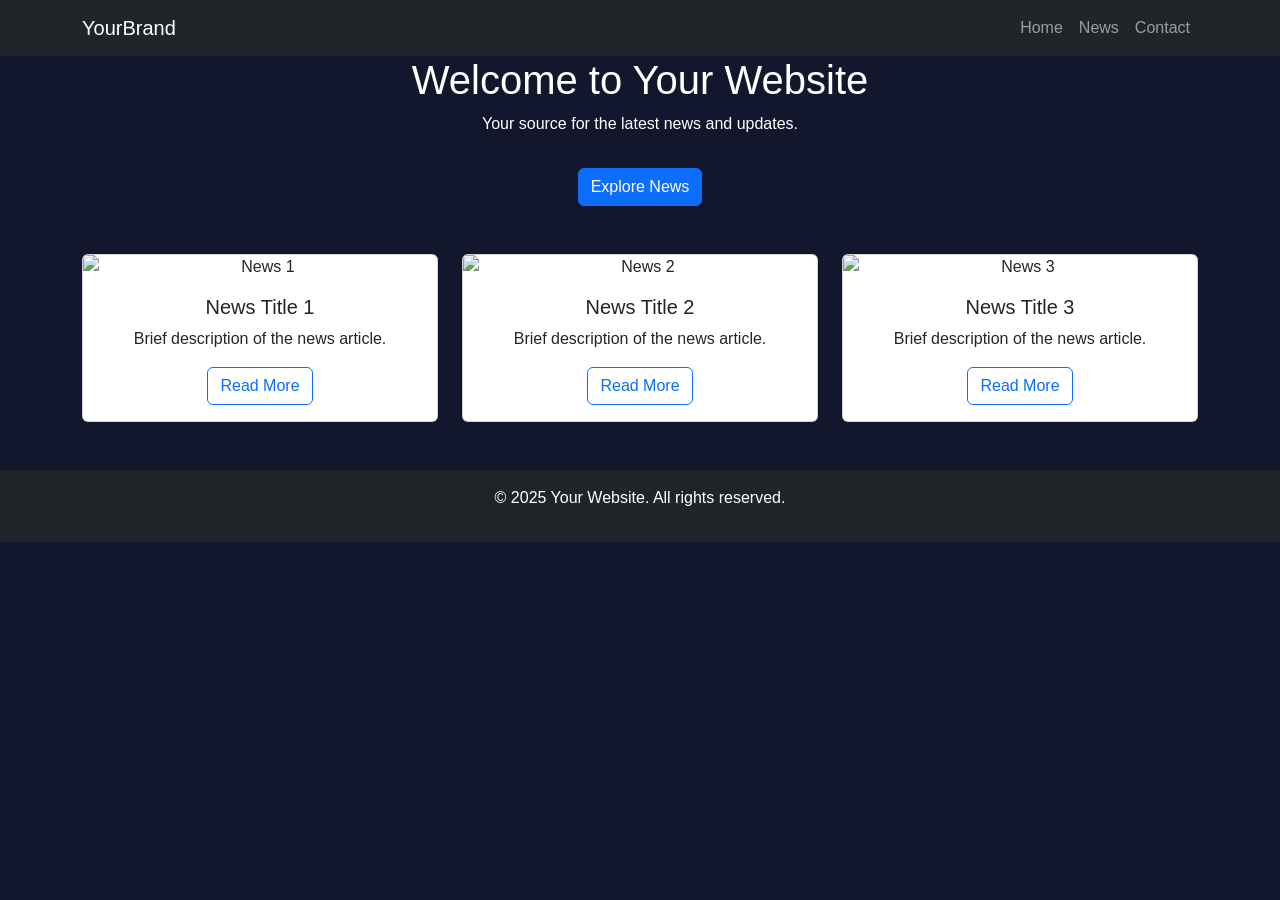
==== Tester1.html @ 738a0f18 "Add files via upload" ====
<!DOCTYPE html>
<html lang="en">
<head>
    <meta charset="UTF-8">
    <meta name="viewport" content="width=device-width, initial-scale=1.0">
    <title>Your Website</title>
    <link href="https://cdn.jsdelivr.net/npm/bootstrap@5.3.0-alpha1/dist/css/bootstrap.min.css" rel="stylesheet">
    <link rel="stylesheet" href="styles.css">
</head>
<body>
    <!-- Navigation Bar -->
    <nav class="navbar navbar-expand-lg navbar-dark bg-dark">
        <div class="container">
            <a class="navbar-brand" href="#">YourBrand</a>
            <button class="navbar-toggler" type="button" data-bs-toggle="collapse" data-bs-target="#navbarNav" aria-controls="navbarNav" aria-expanded="false" aria-label="Toggle navigation">
                <span class="navbar-toggler-icon"></span>
            </button>
            <div class="collapse navbar-collapse" id="navbarNav">
                <ul class="navbar-nav ms-auto">
                    <li class="nav-item"><a class="nav-link" href="#">Home</a></li>
                    <li class="nav-item"><a class="nav-link" href="#">News</a></li>
                    <li class="nav-item"><a class="nav-link" href="#">Contact</a></li>
                </ul>
            </div>
        </div>
    </nav>
    
    <!-- Hero Section -->
    <header class="hero-section text-white text-center d-flex align-items-center justify-content-center">
        <div class="container">
            <h1>Welcome to Your Website</h1>
            <p>Your source for the latest news and updates.</p>
            <a href="#news" class="btn btn-primary mt-3">Explore News</a>
        </div>
    </header>
    
    <!-- News Section -->
    <section id="news" class="container my-5">
        <div class="row">
            <div class="col-md-4">
                <div class="card">
                    <img src="news1.jpg" class="card-img-top" alt="News 1">
                    <div class="card-body">
                        <h5 class="card-title">News Title 1</h5>
                        <p class="card-text">Brief description of the news article.</p>
                        <a href="#" class="btn btn-outline-primary">Read More</a>
                    </div>
                </div>
            </div>
            <div class="col-md-4">
                <div class="card">
                    <img src="news2.jpg" class="card-img-top" alt="News 2">
                    <div class="card-body">
                        <h5 class="card-title">News Title 2</h5>
                        <p class="card-text">Brief description of the news article.</p>
                        <a href="#" class="btn btn-outline-primary">Read More</a>
                    </div>
                </div>
            </div>
            <div class="col-md-4">
                <div class="card">
                    <img src="news3.jpg" class="card-img-top" alt="News 3">
                    <div class="card-body">
                        <h5 class="card-title">News Title 3</h5>
                        <p class="card-text">Brief description of the news article.</p>
                        <a href="#" class="btn btn-outline-primary">Read More</a>
                    </div>
                </div>
            </div>
        </div>
    </section>
    
    <!-- Footer -->
    <footer class="bg-dark text-white text-center py-3">
        <p>&copy; 2025 Your Website. All rights reserved.</p>
    </footer>
    
    <script src="https://cdn.jsdelivr.net/npm/bootstrap@5.3.0-alpha1/dist/js/bootstrap.bundle.min.js"></script>
</body>
</html>
---- styles.css ----
body {
    margin: 0;
    font-family: Arial, sans-serif;
    background-color: #12172E;
    color: white;
    text-align: center;
}

.top-bar {
    background-color: white;
    padding: 10px 20px;
    display: flex;
    justify-content: flex-end;
    align-items: center;
    position: relative;
}

.top-bar a {
    text-decoration: none;
    color: black;
    font-weight: bold;
    padding: 8px 12px;
    border-radius: 5px;
    transition: background-color 0.3s ease;
}

.top-bar a:hover {
    background-color: lightgray;
}

.top-bar .sign-in {
    background-color: gray;
    color: black;
}

.top-bar .register {
    background-color: black;
    color: white;
}

.menu-icon {
    display: none;
    cursor: pointer;
    font-size: 24px;
    color: black;
}

.menu {
    display: flex;
    gap: 15px;
}

@media screen and (max-width: 768px) {
    .menu {
        display: none;
        flex-direction: column;
        position: absolute;
        top: 50px;
        right: 10px;
        background-color: white;
        padding: 10px;
        border-radius: 5px;
        box-shadow: 0px 0px 10px rgba(0, 0, 0, 0.1);
        align-items: flex-end;
    }

    .menu a {
        display: block;
        color: black;
        padding: 10px;
        text-align: right;
    }

    .menu-icon {
        display: block;
        margin-left: auto;
    }
}

.header {
    background-color: #1A1F3D;
    padding: 20px;
}

.header h1 {
    margin: 0;
    font-size: 81px;
}

.header p {
    font-style: italic;
}

.header .buttons {
    margin-top: 10px;
}

.header .buttons button {
    padding: 10px 20px;
    font-size: 16px;
    border: none;
    cursor: pointer;
    margin: 5px;
}

.header .rent {
    background-color: white;
    color: black;
}

.header .buy {
    background-color: black;
    color: white;
}

.main-banner {
    width: 100%;
    max-height: 500px;
}

.player-packs-section {
    background-color: #0C1130;
    padding: 20px;
}

.player-packs-section h2 {
    font-size: 24px;
    font-weight: bold;
    color: #FFD700;
    text-transform: uppercase;
}

.player-packs {
    display: flex;
    justify-content: center;
    gap: 40px;
    flex-wrap: wrap;
    padding: 20px;
}

.player-packs button {
    background-color: #33FF57;
    border: none;
    padding: 15px 30px;
    font-size: 20px;
    border-radius: 50px;
    cursor: pointer;
}

.news-section {
    display: flex;
    flex-direction: column;
    align-items: center;
    padding: 20px;
    max-width: 1000px;
    margin: auto;
}

.news-title {
    font-size: 28px;
    font-weight: bold;
    color: #FFD700;
    margin-bottom: 20px;
    text-align: center;
}

.news-container {
    display: flex;
    justify-content: center;
    gap: 20px;
    flex-wrap: wrap;
}

.news-card {
    background-color: #0026FF;
    padding: 15px;
    border-radius: 10px;
    text-align: left;
    width: calc(25% - 20px); /* Ensures four cards fit per row */
    min-width: 200px; /* Prevents cards from shrinking too much */
    max-width: 230px;
    flex: 1;
}

.news-card img {
    width: 100%;
    border-radius: 10px;
}

.news-card h3 {
    margin: 10px 0 5px 0;
    font-size: 18px;
    color: #FFD700;
}

.news-card p {
    font-size: 14px;
    margin-top: 5px;
}

@media screen and (max-width: 1024px) {
    .news-card {
        width: calc(33.333% - 20px);
    }
}

@media screen and (max-width: 768px) {
    .news-card {
        width: calc(50% - 20px);
    }
}

@media screen and (max-width: 480px) {
    .news-card {
        width: 100%;
    }
}
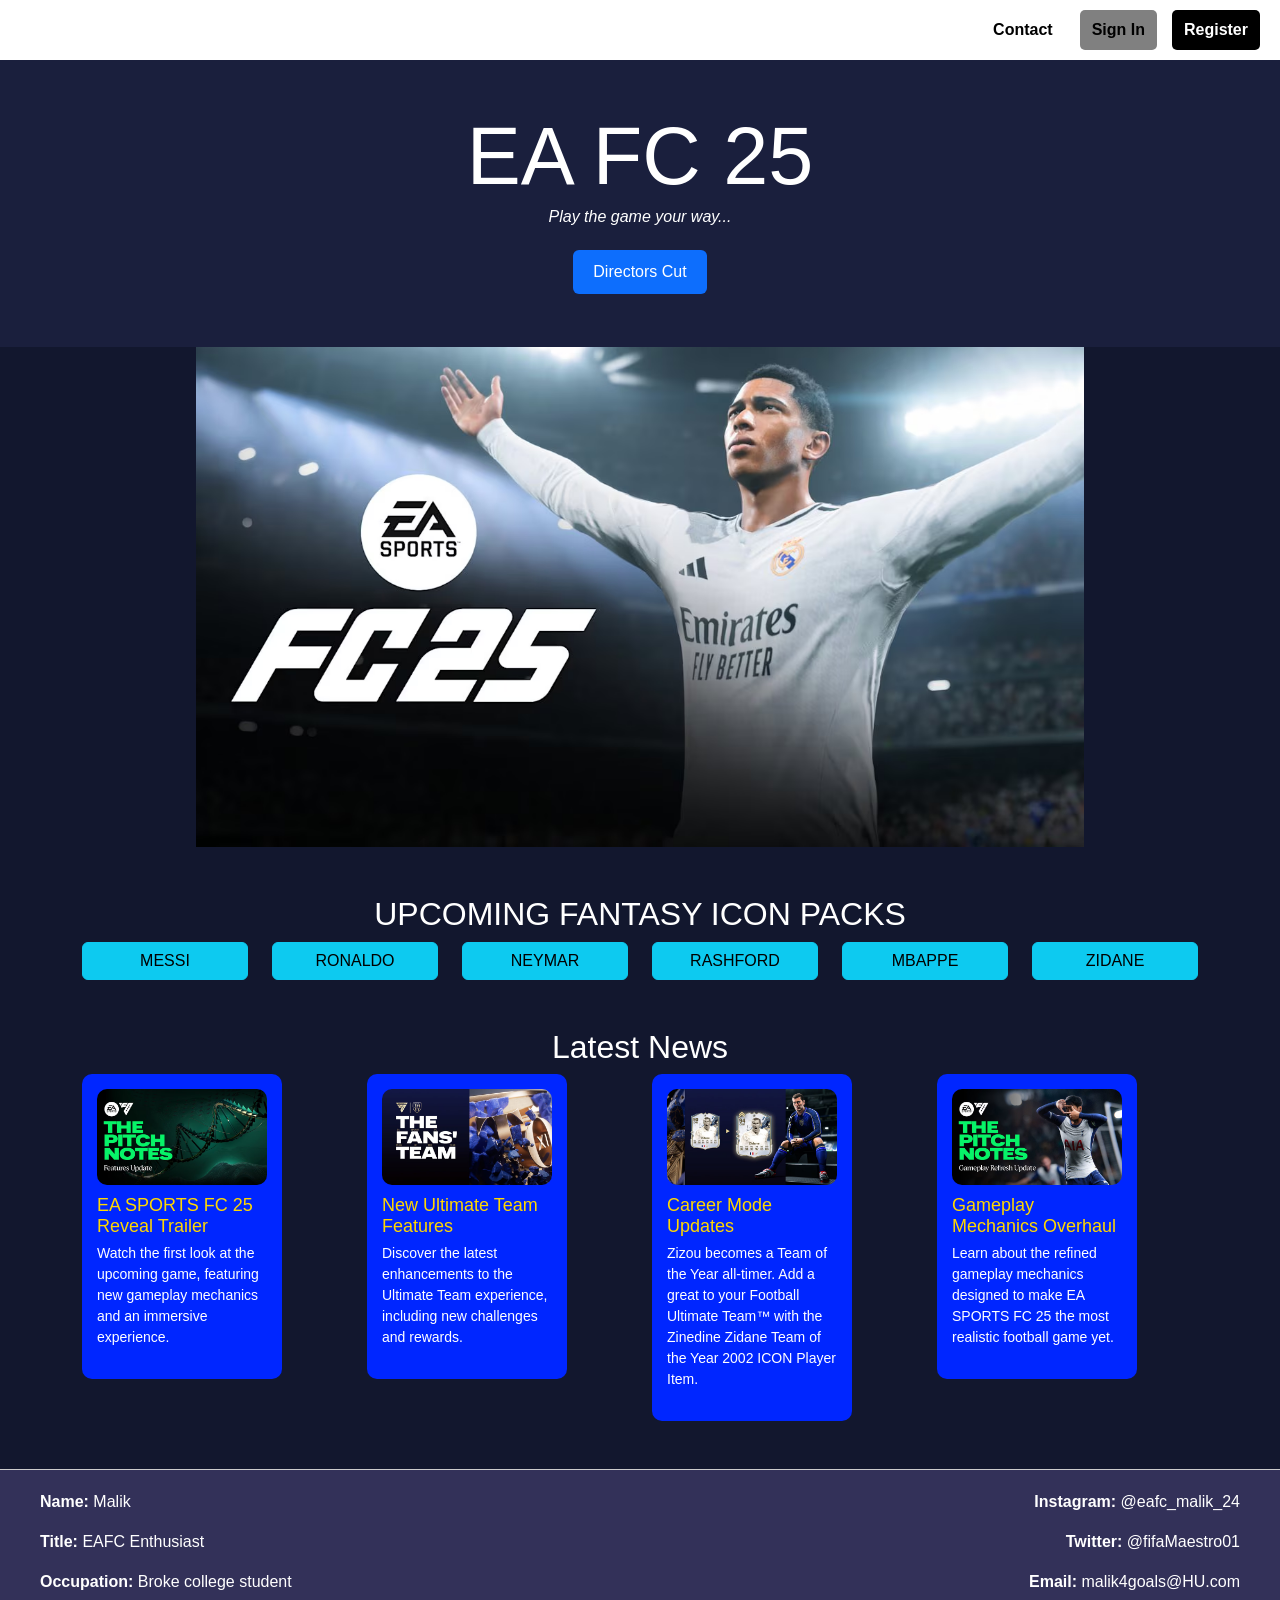
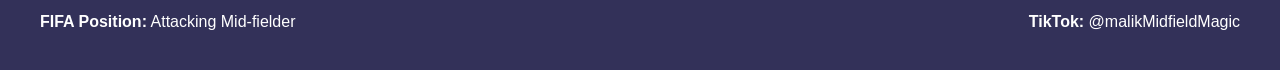
==== commit bd316a95: "Full Updated Website" ====
--- a/Tester1.html
+++ b/Tester1.html
@@ -3,78 +3,294 @@
 <head>
     <meta charset="UTF-8">
     <meta name="viewport" content="width=device-width, initial-scale=1.0">
-    <title>Your Website</title>
+    <title>EA FC 25</title>
+    <!-- Bootstrap CSS Link -->
     <link href="https://cdn.jsdelivr.net/npm/bootstrap@5.3.0-alpha1/dist/css/bootstrap.min.css" rel="stylesheet">
     <link rel="stylesheet" href="styles.css">
+    <script>
+        function toggleMenu() {
+            var menu = document.getElementById("menu");
+            menu.style.display = (menu.style.display === "block") ? "none" : "block";
+        }
+    </script>
+    <style>
+        .main-banner {
+            display: block;
+            max-width: 1154.4px;
+            max-height: 500px;
+            width: 100%;
+            height: auto;
+            object-fit: contain;
+            margin: 0 auto;
+        }
+
+        .news-card {
+            cursor: pointer;
+            transition: transform 0.3s ease;
+        }
+
+        /* The expanded news container – initially hidden */
+        .expanded-news {
+            background-color: #0026FF;
+            border: 2px solid #0026FF;
+            margin-top: 20px;
+            padding: 20px;
+            display: flex;
+            align-items: center;
+            justify-content: space-between;
+            animation: dropDown 0.4s ease;
+            position: relative;
+        }
+
+        .expanded-news img {
+            max-width: 250px;
+            height: auto;
+            margin-right: 20px;
+        }
+
+        /* Carousel arrow buttons */
+        .carousel-arrow {
+            position: absolute;
+            top: 50%;
+            transform: translateY(-50%);
+            font-size: 2rem;
+            color: #000;
+            background: rgba(255, 255, 255, 0.7);
+            border: none;
+            cursor: pointer;
+            z-index: 1;
+        }
+
+        .arrow-left {
+            left: 10px;
+        }
+
+        .arrow-right {
+            right: 10px;
+        }
+
+        @keyframes dropDown {
+            from {
+                opacity: 0;
+                transform: translateY(-10px);
+            }
+            to {
+                opacity: 1;
+                transform: translateY(0);
+            }
+        }
+    </style>
 </head>
 <body>
-    <!-- Navigation Bar -->
-    <nav class="navbar navbar-expand-lg navbar-dark bg-dark">
-        <div class="container">
-            <a class="navbar-brand" href="#">YourBrand</a>
-            <button class="navbar-toggler" type="button" data-bs-toggle="collapse" data-bs-target="#navbarNav" aria-controls="navbarNav" aria-expanded="false" aria-label="Toggle navigation">
-                <span class="navbar-toggler-icon"></span>
-            </button>
-            <div class="collapse navbar-collapse" id="navbarNav">
-                <ul class="navbar-nav ms-auto">
-                    <li class="nav-item"><a class="nav-link" href="#">Home</a></li>
-                    <li class="nav-item"><a class="nav-link" href="#">News</a></li>
-                    <li class="nav-item"><a class="nav-link" href="#">Contact</a></li>
-                </ul>
-            </div>
-        </div>
-    </nav>
+    <div class="top-bar">
+        <div class="menu-icon" onclick="toggleMenu()">&#9776;</div>
+        <div class="menu" id="menu">
+            <a href="#contact-footer">Contact</a>
+            <a href="signin.html" class="sign-in">Sign In</a>
+            <a href="register.html" class="register">Register</a>
+        </div>
+    </div>
+
+    <!-- Header Section -->
+    <div class="header text-center py-5">
+        <h1>EA FC 25</h1>
+        <p>Play the game your way...</p>
+        <div class="buttons">
+            <button class="btn btn-primary" data-bs-toggle="modal" data-bs-target="#directorCutModal">Directors Cut</button>
+        </div>
+    </div>
+
+    <!-- Main Banner Image -->
+    <img class="main-banner img-fluid" src="Images/EA fc.avif" alt="EA FC 25 Banner">
+
+    <!-- Player Packs Section -->
+    <div class="container my-5">
+        <h2 class="text-center">UPCOMING FANTASY ICON PACKS</h2>
+        <div class="row text-center">
+            <div class="col-md-2">
+                <button class="btn btn-info w-100" onclick="selectIconPack('MESSI')">MESSI</button>
+            </div>
+            <div class="col-md-2">
+                <button class="btn btn-info w-100" onclick="selectIconPack('RONALDO')">RONALDO</button>
+            </div>
+            <div class="col-md-2">
+                <button class="btn btn-info w-100" onclick="selectIconPack('NEYMAR')">NEYMAR</button>
+            </div>
+            <div class="col-md-2">
+                <button class="btn btn-info w-100" onclick="selectIconPack('RASHFORD')">RASHFORD</button>
+            </div>
+            <div class="col-md-2">
+                <button class="btn btn-info w-100" onclick="selectIconPack('MBAPPE')">MBAPPE</button>
+            </div>
+            <div class="col-md-2">
+                <button class="btn btn-info w-100" onclick="selectIconPack('ZIDANE')">ZIDANE</button>
+            </div>
+        </div>
+        <!-- Icon display container – hidden by default -->
+        <div id="icon-pack-display" class="mt-4 text-center" style="display: none;">
+            <!-- Icon image will be injected here -->
+        </div>
+    </div>
+
+    <!-- News Section -->
+    <div class="container my-5">
+        <h2 class="text-center">Latest News</h2>
+        <div class="row" id="news-row">
+            <!-- News Cards will be dynamically rendered here -->
+        </div>
+        <!-- Expanded news area (hidden on page load) -->
+        <div class="expanded-news" id="expanded-news" style="display: none;">
+            <button class="carousel-arrow arrow-left" onclick="event.stopPropagation(); navigateNews(-1)">&#8592;</button>
+            <img id="expanded-img" src="" alt="">
+            <div>
+                <h3 id="expanded-title"></h3>
+                <p id="expanded-desc"></p>
+            </div>
+            <button class="carousel-arrow arrow-right" onclick="event.stopPropagation(); navigateNews(1)">&#8594;</button>
+        </div>
+    </div>
+
+    <!-- Footer -->
+    <footer id="contact-footer" style="background-color:#333159; padding: 20px 40px; display: flex; justify-content: space-between; align-items: center; border-top: 1px solid #ccc;">
+        <div style="text-align: left;">
+          <p><strong>Name:</strong> Malik</p>
+          <p><strong>Title:</strong> EAFC Enthusiast</p>
+          <p><strong>Occupation:</strong> Broke college student</p>
+          <p><strong>FIFA Position:</strong> Attacking Mid-fielder</p>
+        </div>
+        <div style="text-align: right;">
+          <p><strong>Instagram:</strong> @eafc_malik_24</p>
+          <p><strong>Twitter:</strong> @fifaMaestro01</p>
+          <p><strong>Email:</strong> malik4goals@HU.com</p>
+          <p><strong>TikTok:</strong> @malikMidfieldMagic</p>
+        </div>
+    </footer>
+
+    <script>
+        // News Section functionality remains unchanged
+        const newsData = [
+            {
+                img: 'Images/EA SPORTS FC 25.avif',
+                title: 'EA SPORTS FC 25 Reveal Trailer',
+                desc: 'Watch the first look at the upcoming game, featuring new gameplay mechanics and an immersive experience.'
+            },
+            {
+                img: 'Images/FOOTBALL ULTIMATE TEAM.avif',
+                title: 'New Ultimate Team Features',
+                desc: 'Discover the latest enhancements to the Ultimate Team experience, including new challenges and rewards.'
+            },
+            {
+                img: 'Images/Zinedine Zidane TOTY ICON.avif',
+                title: 'Career Mode Updates',
+                desc: 'Zizou becomes a Team of the Year all-timer. Add a great to your Football Ultimate Team™ with the Zinedine Zidane Team of the Year 2002 ICON Player Item.'
+            },
+            {
+                img: 'Images/EA SPORTS FC 25 I Gameplay.avif',
+                title: 'Gameplay Mechanics Overhaul',
+                desc: 'Learn about the refined gameplay mechanics designed to make EA SPORTS FC 25 the most realistic football game yet.'
+            }
+        ];
+
+        const newsRow = document.getElementById("news-row");
+        const expanded = document.getElementById("expanded-news");
+        const expandedImg = document.getElementById("expanded-img");
+        const expandedTitle = document.getElementById("expanded-title");
+        const expandedDesc = document.getElementById("expanded-desc");
+
+        let activeIndex = null;
+
+        // Render news cards normally
+        newsData.forEach((item, index) => {
+            const col = document.createElement("div");
+            col.className = "col-md-3";
+            col.innerHTML = `
+                <div class="news-card" onclick="expandCard(${index})">
+                    <img src="${item.img}" class="img-fluid" alt="">
+                    <h3>${item.title}</h3>
+                    <p>${item.desc}</p>
+                </div>
+            `;
+            newsRow.appendChild(col);
+        });
+
+        function expandCard(index) {
+            // Toggle collapse if clicking the same card
+            if (activeIndex === index) {
+                expanded.style.display = "none";
+                activeIndex = null;
+                return;
+            }
+            activeIndex = index;
+            updateExpandedContent();
+            expanded.style.display = "flex";
+        }
+
+        function navigateNews(direction) {
+            if (activeIndex !== null) {
+                activeIndex = (activeIndex + direction + newsData.length) % newsData.length;
+                updateExpandedContent();
+            }
+        }
+
+        function updateExpandedContent() {
+            const item = newsData[activeIndex];
+            expandedImg.src = item.img;
+            expandedTitle.textContent = item.title;
+            expandedDesc.textContent = item.desc;
+        }
+
+        // Fantasy Icon Packs section functionality
+        // Mapping for each icon pack (update these paths as needed when your images are ready)
+        const iconData = {
+            'MESSI': 'Images/messi.jpg',
+            'RONALDO': 'Images/ronaldo.jpg',
+            'NEYMAR': 'Images/neymar.jpg',
+            'RASHFORD': 'Images/Rashford.jpg',
+            'MBAPPE': 'Images/Mbappe2.jpg',
+            'ZIDANE': 'Images/zidane.jpg'
+        };
+
+        // Keeps track of which icon pack (if any) is currently displayed
+        let activeIconPack = null;
+
+        function selectIconPack(player) {
+            const displayContainer = document.getElementById('icon-pack-display');
+            // If the same button is clicked again, collapse the display
+            if (activeIconPack === player) {
+                displayContainer.style.display = 'none';
+                displayContainer.innerHTML = '';
+                activeIconPack = null;
+            } else {
+                activeIconPack = player;
+                // Get the corresponding image source from our mapping, or leave blank if not available
+                let imgSrc = iconData[player] || '';
+                // Inject the image into the display container
+                displayContainer.innerHTML = `<img src="${imgSrc}" alt="${player} Icon" class="img-fluid" style="max-width:300px;">`;
+                displayContainer.style.display = 'block';
+            }
+        }
+    </script>
     
-    <!-- Hero Section -->
-    <header class="hero-section text-white text-center d-flex align-items-center justify-content-center">
-        <div class="container">
-            <h1>Welcome to Your Website</h1>
-            <p>Your source for the latest news and updates.</p>
-            <a href="#news" class="btn btn-primary mt-3">Explore News</a>
-        </div>
-    </header>
-    
-    <!-- News Section -->
-    <section id="news" class="container my-5">
-        <div class="row">
-            <div class="col-md-4">
-                <div class="card">
-                    <img src="news1.jpg" class="card-img-top" alt="News 1">
-                    <div class="card-body">
-                        <h5 class="card-title">News Title 1</h5>
-                        <p class="card-text">Brief description of the news article.</p>
-                        <a href="#" class="btn btn-outline-primary">Read More</a>
-                    </div>
-                </div>
-            </div>
-            <div class="col-md-4">
-                <div class="card">
-                    <img src="news2.jpg" class="card-img-top" alt="News 2">
-                    <div class="card-body">
-                        <h5 class="card-title">News Title 2</h5>
-                        <p class="card-text">Brief description of the news article.</p>
-                        <a href="#" class="btn btn-outline-primary">Read More</a>
-                    </div>
-                </div>
-            </div>
-            <div class="col-md-4">
-                <div class="card">
-                    <img src="news3.jpg" class="card-img-top" alt="News 3">
-                    <div class="card-body">
-                        <h5 class="card-title">News Title 3</h5>
-                        <p class="card-text">Brief description of the news article.</p>
-                        <a href="#" class="btn btn-outline-primary">Read More</a>
-                    </div>
-                </div>
-            </div>
-        </div>
-    </section>
-    
-    <!-- Footer -->
-    <footer class="bg-dark text-white text-center py-3">
-        <p>&copy; 2025 Your Website. All rights reserved.</p>
-    </footer>
-    
-    <script src="https://cdn.jsdelivr.net/npm/bootstrap@5.3.0-alpha1/dist/js/bootstrap.bundle.min.js"></script>
+<!-- Bootstrap Bundle with Popper (required for modal functionality) -->
+<script src="https://cdn.jsdelivr.net/npm/bootstrap@5.3.0-alpha1/dist/js/bootstrap.bundle.min.js"></script>
+
+    <!-- Director's Cut Modal -->
+<div class="modal fade" id="directorCutModal" tabindex="-1" aria-labelledby="directorCutLabel" aria-hidden="true">
+    <div class="modal-dialog modal-lg modal-dialog-centered">
+      <div class="modal-content">
+        <div class="modal-header">
+          <h5 class="modal-title" id="directorCutLabel">Directors Cut</h5>
+          <button type="button" class="btn-close" data-bs-dismiss="modal" aria-label="Close"></button>
+        </div>
+        <div class="modal-body">
+          <!-- Video Wrapper to maintain a 16:9 aspect ratio -->
+          <div class="ratio ratio-16x9">
+            <iframe src="https://www.youtube.com/embed/pBM2xyco_Kg" title="Directors Cut" frameborder="0" allow="accelerometer; autoplay; clipboard-write; encrypted-media; gyroscope; picture-in-picture" allowfullscreen></iframe>
+          </div>
+        </div>
+      </div>
+    </div>
+  </div>
+  
 </body>
 </html>
